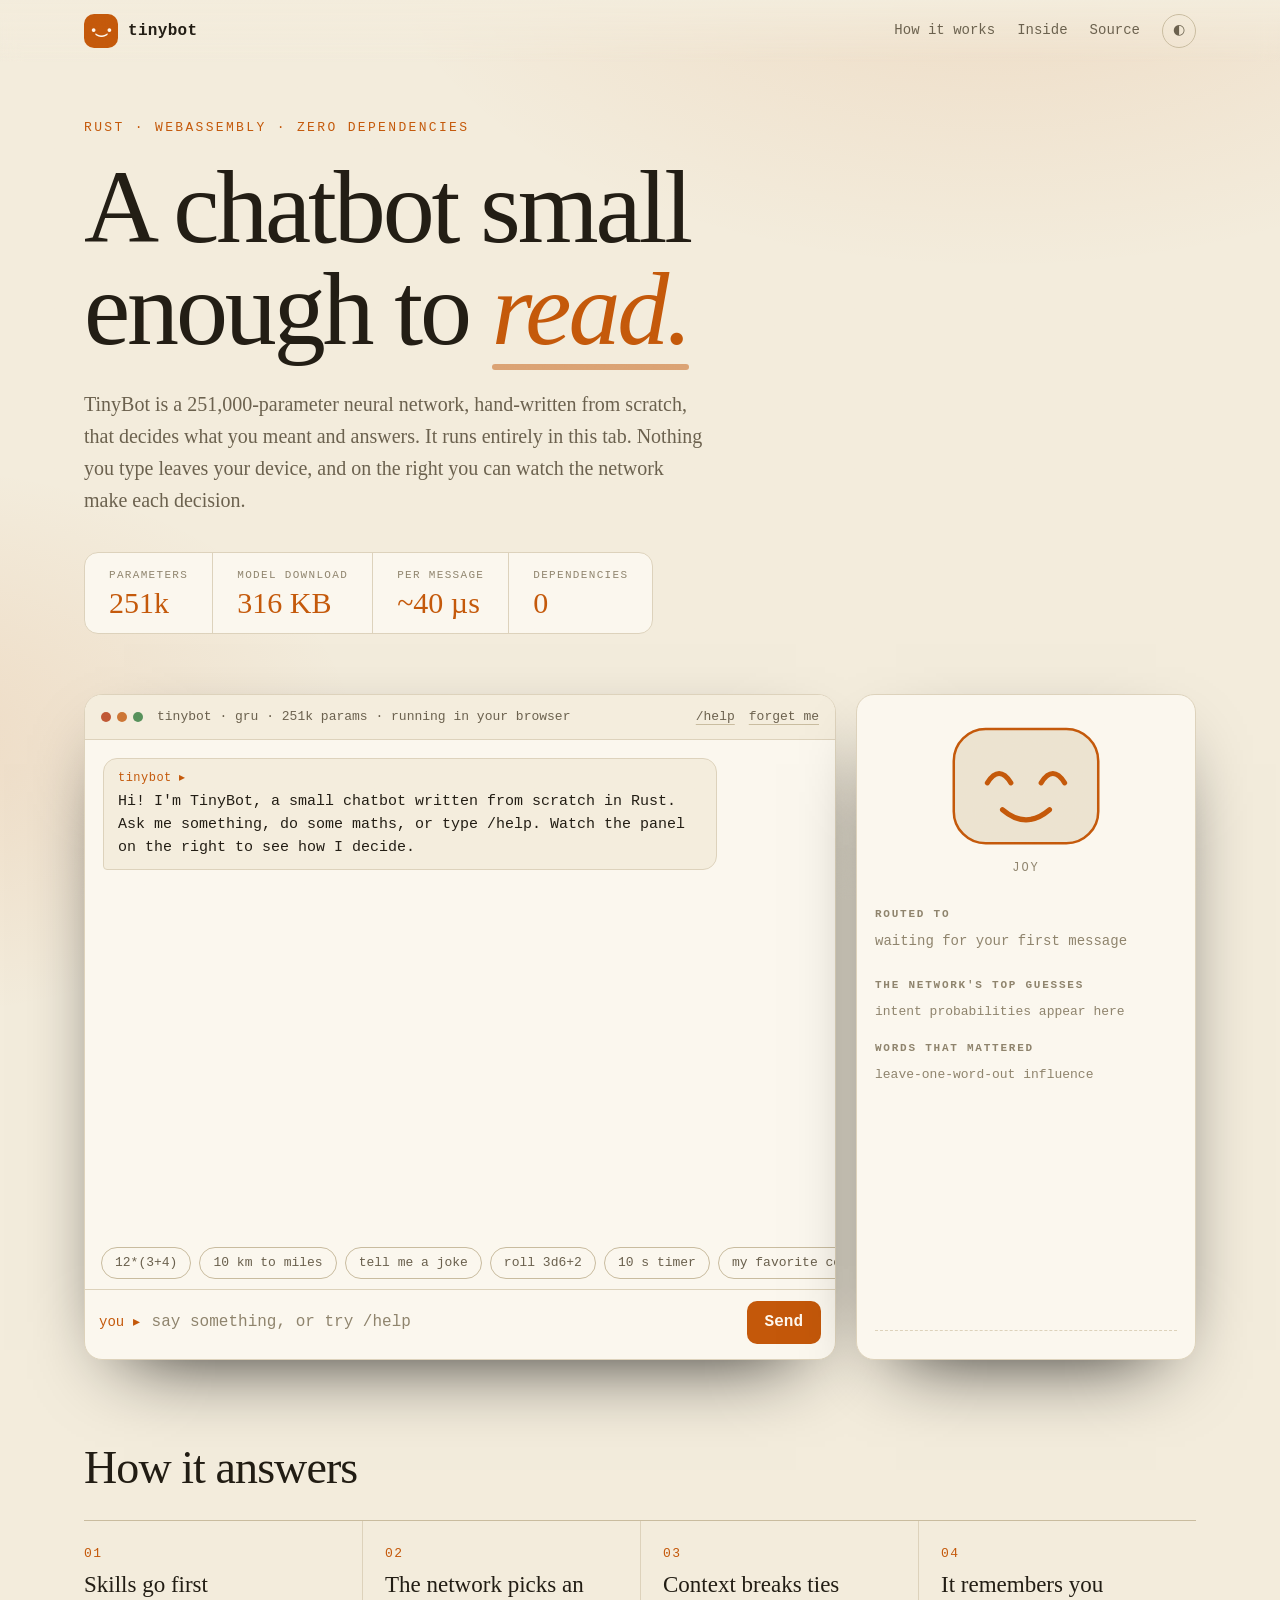
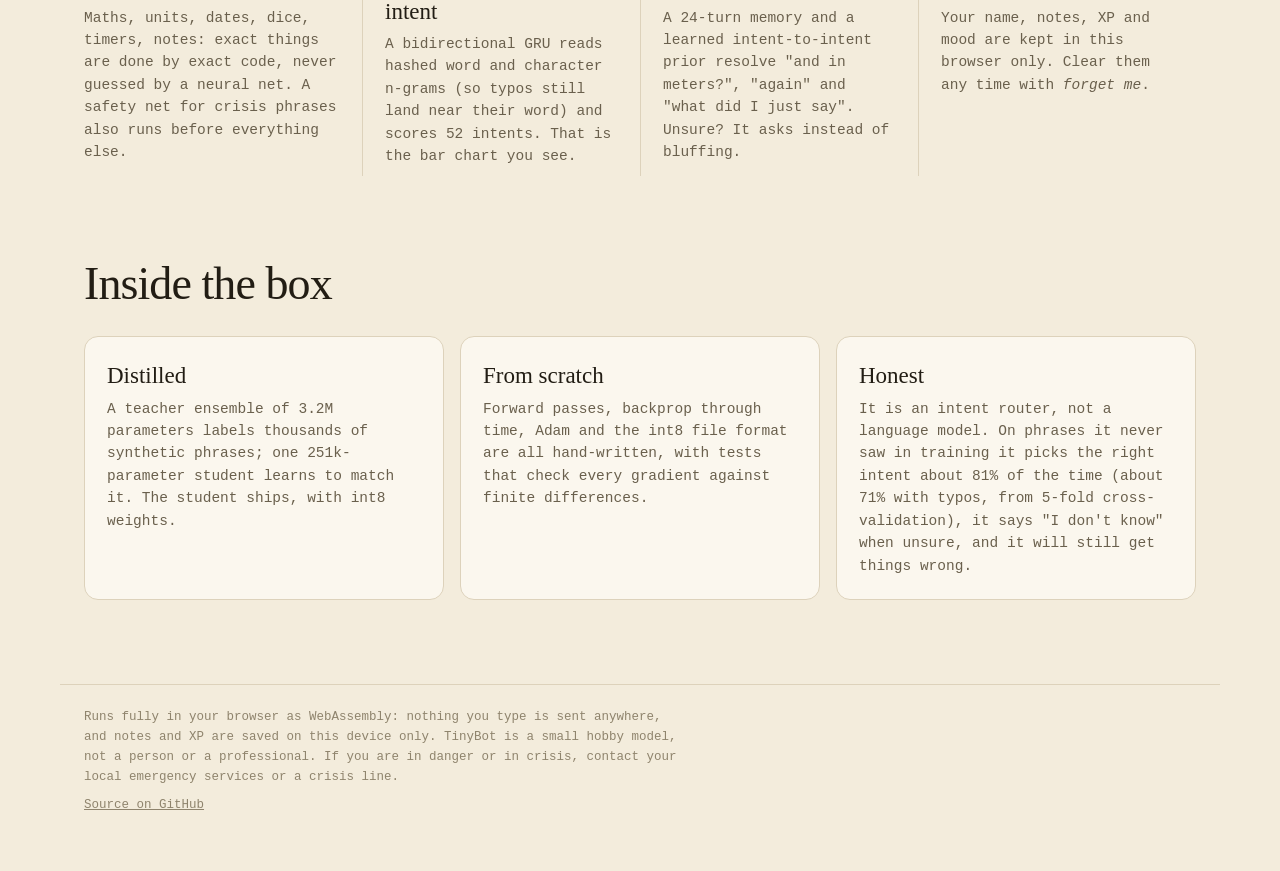
==== web/index.html @ 702ee2ff "Fixed some bugs and planning to deploy on vercel" ====
<!doctype html>
<html lang="en">
<head>
  <meta charset="utf-8">
  <meta name="viewport" content="width=device-width, initial-scale=1">
  <title>TinyBot: a chatbot small enough to read</title>
  <meta name="description" content="A 251k-parameter neural chatbot written from scratch in Rust with zero dependencies. It runs entirely in your browser as WebAssembly, and you can watch it think.">
  <meta name="color-scheme" content="dark light">
  <meta property="og:title" content="TinyBot: a chatbot small enough to read">
  <meta property="og:description" content="A 251k-parameter neural chatbot in pure Rust, running in your browser as WebAssembly. Watch the network think.">
  <meta property="og:type" content="website">
  <meta name="twitter:card" content="summary">
  <link rel="icon" href="data:image/svg+xml,%3Csvg xmlns='http://www.w3.org/2000/svg' viewBox='0 0 32 32'%3E%3Crect width='32' height='32' rx='8' fill='%23ffb347'/%3E%3Ccircle cx='11' cy='14' r='2.6' fill='%230e0d0b'/%3E%3Ccircle cx='21' cy='14' r='2.6' fill='%230e0d0b'/%3E%3Cpath d='M10 21q6 4 12 0' stroke='%230e0d0b' stroke-width='2.4' fill='none' stroke-linecap='round'/%3E%3C/svg%3E">
  <link rel="stylesheet" href="style.css">
</head>
<body>
  <a class="skip" href="#chat">Skip to the chat</a>

  <header class="top">
    <a class="mark" href="#top" aria-label="TinyBot home"><span class="mark-face" aria-hidden="true">•‿•</span><span>tinybot</span></a>
    <nav aria-label="Page">
      <a href="#how">How it works</a>
      <a href="#inside">Inside</a>
      <a href="https://github.com/Trushi28/tinybot" rel="noopener">Source</a>
      <button type="button" id="theme" class="icon" aria-label="Switch colour theme" title="Switch colour theme"><span aria-hidden="true">◐</span></button>
    </nav>
  </header>

  <section class="hero" id="top">
    <p class="eyebrow reveal">Rust · WebAssembly · zero dependencies</p>
    <h1 class="reveal">A chatbot small enough to <em>read.</em></h1>
    <p class="lede reveal">
      TinyBot is a 251,000-parameter neural network, hand-written from scratch, that decides what you meant and answers.
      It runs entirely in this tab. Nothing you type leaves your device, and on the right you can watch the network make each decision.
    </p>
    <dl class="stats reveal">
      <div><dt>parameters</dt><dd>251k</dd></div>
      <div><dt>model download</dt><dd>316 KB</dd></div>
      <div><dt>per message</dt><dd>~40 µs</dd></div>
      <div><dt>dependencies</dt><dd>0</dd></div>
    </dl>
  </section>

  <section class="stage reveal" id="chat" aria-label="Chat with TinyBot">
    <div class="console">
      <div class="console-bar">
        <span class="dots" aria-hidden="true"><i></i><i></i><i></i></span>
        <span class="console-title" id="status">warming up…</span>
        <span class="console-actions">
          <button type="button" id="help" class="link">/help</button>
          <button type="button" id="reset" class="link" title="Forget your notes, XP and progress on this device">forget me</button>
        </span>
      </div>
      <div id="log" class="log" tabindex="0" aria-label="Conversation"></div>
      <div id="announce" class="sr" aria-live="polite"></div>
      <div class="chips" id="chips" hidden>
        <button type="button" data-q="what is 12*(3+4)">12*(3+4)</button>
        <button type="button" data-q="10 km to miles">10 km to miles</button>
        <button type="button" data-q="tell me a joke">tell me a joke</button>
        <button type="button" data-q="roll 3d6+2">roll 3d6+2</button>
        <button type="button" data-q="set a timer for 10 seconds">10 s timer</button>
        <button type="button" data-q="my favorite color is teal">my favorite colour is teal</button>
        <button type="button" data-q="how many days until 2026-12-25">days until Christmas</button>
      </div>
      <form id="form" autocomplete="off">
        <label class="sr" for="input">Message</label>
        <span class="prompt" aria-hidden="true">you ▸</span>
        <input id="input" type="text" maxlength="400" placeholder="say something, or try /help" disabled enterkeyhint="send" spellcheck="false">
        <button type="submit" id="send" disabled>Send</button>
      </form>
    </div>

    <aside class="brain" aria-label="What the network is thinking">
      <div class="face-wrap">
        <svg id="face" class="face" viewBox="0 0 200 160" role="img" aria-label="TinyBot's face" data-emo="neutral">
          <rect class="head" x="14" y="12" width="172" height="136" rx="38"/>
          <g id="eyes"></g>
          <g id="mouth"></g>
        </svg>
        <p class="mood"><span id="mood">neutral</span></p>
      </div>

      <h2>Routed to</h2>
      <p class="route" id="route"><span class="idle">waiting for your first message</span></p>

      <h2>The network's top guesses</h2>
      <ol class="bars" id="bars"><li class="idle">intent probabilities appear here</li></ol>

      <h2>Words that mattered</h2>
      <p class="words" id="words"><span class="idle">leave-one-word-out influence</span></p>

      <p class="meter" id="meter" aria-live="off"></p>
    </aside>
  </section>

  <section class="how" id="how">
    <h2 class="sect">How it answers</h2>
    <ol class="steps">
      <li>
        <span class="n">01</span>
        <h3>Skills go first</h3>
        <p>Maths, units, dates, dice, timers, notes: exact things are done by exact code, never guessed by a neural net. A safety net for crisis phrases also runs before everything else.</p>
      </li>
      <li>
        <span class="n">02</span>
        <h3>The network picks an intent</h3>
        <p>A bidirectional GRU reads hashed word and character n-grams (so typos still land near their word) and scores 52 intents. That is the bar chart you see.</p>
      </li>
      <li>
        <span class="n">03</span>
        <h3>Context breaks ties</h3>
        <p>A 24-turn memory and a learned intent-to-intent prior resolve "and in meters?", "again" and "what did I just say". Unsure? It asks instead of bluffing.</p>
      </li>
      <li>
        <span class="n">04</span>
        <h3>It remembers you</h3>
        <p>Your name, notes, XP and mood are kept in this browser only. Clear them any time with <em>forget me</em>.</p>
      </li>
    </ol>
  </section>

  <section class="inside" id="inside">
    <h2 class="sect">Inside the box</h2>
    <div class="grid">
      <article>
        <h3>Distilled</h3>
        <p>A teacher ensemble of 3.2M parameters labels thousands of synthetic phrases; one 251k-parameter student learns to match it. The student ships, with int8 weights.</p>
      </article>
      <article>
        <h3>From scratch</h3>
        <p>Forward passes, backprop through time, Adam and the int8 file format are all hand-written, with tests that check every gradient against finite differences.</p>
      </article>
      <article>
        <h3>Honest</h3>
        <p>It is an intent router, not a language model. On phrases it never saw in training it picks the right intent about 81% of the time (about 71% with typos, from 5-fold cross-validation), it says "I don't know" when unsure, and it will still get things wrong.</p>
      </article>
    </div>
  </section>

  <footer class="foot">
    <p>Runs fully in your browser as WebAssembly: nothing you type is sent anywhere, and notes and XP are saved on this device only.
    TinyBot is a small hobby model, not a person or a professional. If you are in danger or in crisis, contact your local emergency services or a crisis line.</p>
    <p><a href="https://github.com/Trushi28/tinybot" rel="noopener">Source on GitHub</a></p>
  </footer>

  <noscript><p class="noscript">TinyBot needs JavaScript and WebAssembly.</p></noscript>
  <script type="module" src="app.js"></script>
</body>
</html>
---- web/style.css ----
/* TinyBot: a lab-instrument look. Warm black, amber phosphor, a serif for the headline, monospace for everything the machine says. */
:root {
  --bg: #0e0d0b; --bg2: #14120f; --panel: #181612; --panel2: #1e1b16; --line: #2c2820; --line2: #3a352b;
  --ink: #f1e8d6; --muted: #a39a88; --dim: #6f6859;
  --amber: #ffb347; --amber-ink: #1a1306; --hot: #ff6a2b; --ok: #8fd18f; --cool: #6ec9c4;
  --me: #2a2418; --glow: rgba(255, 179, 71, .16); --grain: .07;
  --serif: "Iowan Old Style", "Palatino Linotype", Palatino, "Book Antiqua", "URW Palladio L", Georgia, serif;
  --mono: ui-monospace, "SF Mono", "Cascadia Code", "JetBrains Mono", "Fira Code", Menlo, Consolas, "Liberation Mono", monospace;
  --radius: 14px;
}
:root[data-theme="light"] {
  --bg: #f3ecdc; --bg2: #ece3d0; --panel: #fbf7ee; --panel2: #f4eddd; --line: #ddd2bb; --line2: #c9bc9f;
  --ink: #221d14; --muted: #6a604d; --dim: #8f846d;
  --amber: #c4580a; --amber-ink: #fff8ee; --hot: #b3320a; --ok: #2f7a3a; --cool: #1b7c78;
  --me: #efe2c6; --glow: rgba(196, 88, 10, .12); --grain: .05;
}
@media (prefers-color-scheme: light) {
  :root:not([data-theme="dark"]) {
    --bg: #f3ecdc; --bg2: #ece3d0; --panel: #fbf7ee; --panel2: #f4eddd; --line: #ddd2bb; --line2: #c9bc9f;
    --ink: #221d14; --muted: #6a604d; --dim: #8f846d;
    --amber: #c4580a; --amber-ink: #fff8ee; --hot: #b3320a; --ok: #2f7a3a; --cool: #1b7c78;
    --me: #efe2c6; --glow: rgba(196, 88, 10, .12); --grain: .05;
  }
}

* { box-sizing: border-box; }
html { scroll-behavior: smooth; scroll-padding-top: 72px; }
body {
  margin: 0; color: var(--ink); font: 16px/1.55 var(--mono); background: var(--bg); min-height: 100vh;
  background-image: radial-gradient(900px 500px at 78% -80px, var(--glow), transparent 70%), radial-gradient(700px 400px at -10% 30%, var(--glow), transparent 70%);
  background-repeat: no-repeat; -webkit-font-smoothing: antialiased;
}
/* film grain */
body::before {
  content: ""; position: fixed; inset: 0; pointer-events: none; z-index: 50; opacity: var(--grain); mix-blend-mode: overlay;
  background-image: url("data:image/svg+xml,%3Csvg xmlns='http://www.w3.org/2000/svg' width='160' height='160'%3E%3Cfilter id='n'%3E%3CfeTurbulence type='fractalNoise' baseFrequency='.9' numOctaves='2' stitchTiles='stitch'/%3E%3C/filter%3E%3Crect width='100%25' height='100%25' filter='url(%23n)'/%3E%3C/svg%3E");
}
a { color: inherit; }
button { font: inherit; color: inherit; cursor: pointer; }
:focus-visible { outline: 2px solid var(--amber); outline-offset: 3px; border-radius: 6px; }
.sr { position: absolute; width: 1px; height: 1px; overflow: hidden; clip: rect(0 0 0 0); white-space: nowrap; }
.skip { position: absolute; left: 12px; top: -48px; background: var(--amber); color: var(--amber-ink); padding: 8px 12px; border-radius: 8px; z-index: 100; }
.skip:focus { top: 12px; }
.idle { color: var(--dim); }

/* ---------- top bar ---------- */
.top { position: sticky; top: 0; z-index: 40; display: flex; align-items: center; justify-content: space-between; gap: 16px;
  padding: 14px max(24px, calc((100vw - 1160px) / 2 + 24px)); backdrop-filter: blur(10px); background: linear-gradient(var(--bg), transparent); }
.mark { display: inline-flex; align-items: center; gap: 10px; text-decoration: none; font-weight: 700; letter-spacing: .02em; }
.mark-face { display: grid; place-items: center; width: 34px; height: 34px; border-radius: 10px; background: var(--amber); color: var(--amber-ink); font-size: 13px; letter-spacing: -1px; }
.top nav { display: flex; align-items: center; gap: 22px; font-size: 14px; color: var(--muted); }
.top nav a { text-decoration: none; }
.top nav a:hover { color: var(--ink); }
.icon { background: none; border: 1px solid var(--line2); border-radius: 999px; width: 34px; height: 34px; color: var(--muted); }
.icon:hover { color: var(--ink); border-color: var(--muted); }

/* ---------- hero ---------- */
.hero { max-width: 1160px; margin: 0 auto; padding: 56px 24px 36px; }
.eyebrow { margin: 0 0 18px; color: var(--amber); font-size: 13px; letter-spacing: .18em; text-transform: uppercase; }
h1 { margin: 0; max-width: 15ch; font: 400 clamp(44px, 8.2vw, 104px)/.98 var(--serif); letter-spacing: -.03em; }
h1 em { font-style: italic; color: var(--amber); position: relative; white-space: nowrap; }
h1 em::after { content: ""; position: absolute; left: 0; right: 0; bottom: -.04em; height: .06em; background: currentColor; opacity: .5; border-radius: 4px; }
.lede { max-width: 62ch; margin: 28px 0 0; color: var(--muted); font: 400 clamp(17px, 2vw, 20px)/1.6 var(--serif); }
.stats { display: grid; grid-template-columns: repeat(4, auto); justify-content: start; gap: 0; margin: 36px 0 0; border: 1px solid var(--line); border-radius: var(--radius); background: var(--panel); overflow: hidden; width: fit-content; max-width: 100%; }
.stats div { padding: 14px 24px; border-right: 1px solid var(--line); }
.stats div:last-child { border-right: 0; }
.stats dt { color: var(--dim); font-size: 11px; letter-spacing: .12em; text-transform: uppercase; }
.stats dd { margin: 2px 0 0; font: 400 30px/1.1 var(--serif); color: var(--amber); }

/* ---------- stage: console + brain ---------- */
.stage { max-width: 1160px; margin: 24px auto 0; padding: 0 24px; display: grid; grid-template-columns: minmax(0, 1fr) 340px; gap: 20px; align-items: stretch; }
.console, .brain { background: var(--panel); border: 1px solid var(--line); border-radius: 18px; box-shadow: 0 30px 80px -40px #000, 0 0 0 1px rgba(255,255,255,.02) inset; }
.console { display: flex; flex-direction: column; height: clamp(520px, 74vh, 680px); overflow: hidden; }
.console-bar { display: flex; align-items: center; gap: 14px; padding: 12px 16px; border-bottom: 1px solid var(--line); background: var(--panel2); font-size: 13px; color: var(--muted); }
.dots { display: inline-flex; gap: 6px; }
.dots i { width: 10px; height: 10px; border-radius: 50%; background: var(--line2); }
.dots i:nth-child(1) { background: var(--hot); opacity: .8; } .dots i:nth-child(2) { background: var(--amber); opacity: .8; } .dots i:nth-child(3) { background: var(--ok); opacity: .8; }
.console-title { flex: 1; min-width: 0; overflow: hidden; text-overflow: ellipsis; white-space: nowrap; }
.console-actions { display: flex; gap: 14px; }
.link { background: none; border: 0; padding: 0; color: var(--muted); text-decoration: underline; text-decoration-color: var(--line2); text-underline-offset: 4px; font-size: 13px; }
.link:hover { color: var(--amber); text-decoration-color: var(--amber); }
.log { flex: 1; min-height: 0; overflow-y: auto; padding: 18px 18px 8px; display: flex; flex-direction: column; gap: 10px; scrollbar-width: thin; scrollbar-color: var(--line2) transparent; }
.msg { max-width: 86%; padding: 10px 14px; border-radius: 14px; white-space: pre-wrap; overflow-wrap: anywhere; font-size: 15px; animation: pop .22s ease-out both; }
.msg.bot { align-self: flex-start; background: var(--panel2); border: 1px solid var(--line); border-bottom-left-radius: 4px; }
.msg.bot::before { content: "tinybot ▸ "; color: var(--amber); font-size: 12px; display: block; margin-bottom: 2px; letter-spacing: .04em; }
.msg.me { align-self: flex-end; background: var(--me); border: 1px solid var(--line2); border-bottom-right-radius: 4px; }
.msg.cmd { align-self: stretch; max-width: 100%; font-size: 13px; line-height: 1.55; background: transparent; border: 1px dashed var(--line2); color: var(--muted); }
.msg.err { border-color: var(--hot); }
.msg.caret::after { content: "▌"; color: var(--amber); animation: blink 1s steps(2) infinite; }
.toast { align-self: flex-start; font-size: 12.5px; color: var(--amber); border: 1px solid var(--line2); border-radius: 999px; padding: 3px 12px; animation: pop .25s ease-out both; }
.debug { align-self: flex-start; color: var(--dim); font-size: 12px; }
.chips { display: flex; gap: 8px; overflow-x: auto; padding: 8px 16px 10px; scrollbar-width: none; }
.chips[hidden] { display: none; }
.chips button { flex: none; background: transparent; border: 1px solid var(--line2); color: var(--muted); border-radius: 999px; padding: 5px 13px; font-size: 13px; transition: .15s; }
.chips button:hover { color: var(--amber-ink); background: var(--amber); border-color: var(--amber); }
form { display: flex; align-items: center; gap: 10px; padding: 10px 14px 14px; border-top: 1px solid var(--line); }
.prompt { color: var(--amber); font-size: 14px; flex: none; }
input { flex: 1; min-width: 0; background: transparent; border: 0; color: var(--ink); font: inherit; font-size: 16px; padding: 10px 2px; caret-color: var(--amber); }
input:focus { outline: none; }
input::placeholder { color: var(--dim); }
form button { background: var(--amber); color: var(--amber-ink); border: 0; border-radius: 10px; padding: 9px 18px; font-weight: 700; }
form button:hover:not(:disabled) { filter: brightness(1.08); }
button:disabled, input:disabled { opacity: .5; cursor: not-allowed; }

/* ---------- brain ---------- */
.brain { padding: 18px 18px 16px; display: flex; flex-direction: column; gap: 6px; min-width: 0; }
.face-wrap { display: flex; flex-direction: column; align-items: center; padding: 6px 0 10px; }
.face { width: 168px; height: auto; overflow: visible; }
.face .head { fill: var(--bg2); stroke: var(--amber); stroke-width: 3; }
.face .st { fill: none; stroke: var(--amber); stroke-width: 6; stroke-linecap: round; stroke-linejoin: round; }
.face .fl { fill: var(--amber); stroke: none; }
.face .eye { transform-box: fill-box; transform-origin: center; animation: eyeblink 5.5s infinite; }
.face .eye.r { animation-delay: .04s; }
.face[data-emo="sleepy"] .eye, .face[data-emo="asleep"] .eye { animation: none; }
.face.talking #mouth { animation: talk .22s ease-in-out infinite alternate; transform-box: fill-box; transform-origin: center; }
.face #eyes, .face #mouth { animation-fill-mode: both; }
.face.swap #eyes, .face.swap #mouth { animation: swap .25s ease-out; }
.mood { margin: 6px 0 0; font-size: 12px; letter-spacing: .16em; text-transform: uppercase; color: var(--dim); }
.brain h2 { margin: 12px 0 2px; font-size: 11px; letter-spacing: .16em; text-transform: uppercase; color: var(--dim); font-weight: 600; }
.route { margin: 0; font-size: 14px; min-height: 28px; }
.pill { display: inline-block; padding: 3px 11px; border-radius: 999px; background: var(--amber); color: var(--amber-ink); font-weight: 700; font-size: 13px; }
.pill.skill { background: var(--cool); color: #04201e; }
.pill.warn { background: var(--hot); color: #fff; }
.route small { color: var(--muted); margin-left: 8px; }
.bars { list-style: none; margin: 0; padding: 0; display: grid; gap: 7px; font-size: 13px; }
.bars li { display: grid; grid-template-columns: 1fr auto; gap: 2px 8px; align-items: end; }
.bars .bar { grid-column: 1 / -1; height: 6px; border-radius: 4px; background: var(--line); overflow: hidden; }
.bars .bar b { display: block; height: 100%; width: 100%; transform: scaleX(0); transform-origin: left; background: linear-gradient(90deg, var(--hot), var(--amber)); border-radius: 4px; transition: transform .6s cubic-bezier(.2, .8, .2, 1); }
.bars li:not(:first-child) .bar b { background: var(--line2); }
.bars .nm { overflow: hidden; text-overflow: ellipsis; white-space: nowrap; }
.bars .pc { color: var(--muted); font-variant-numeric: tabular-nums; }
.words { margin: 0; display: flex; flex-wrap: wrap; gap: 6px; font-size: 13px; min-height: 26px; }
.w { padding: 2px 9px; border-radius: 6px; border: 1px solid var(--line2); background: rgba(255, 179, 71, calc(var(--k, 0) * .5)); }
.w.neg { background: rgba(110, 201, 196, calc(var(--k, 0) * .45)); text-decoration: line-through; text-decoration-color: var(--dim); }
.w i { font-style: normal; color: var(--dim); font-size: 11px; margin-left: 5px; }
.meter { margin: auto 0 0; padding-top: 12px; font-size: 12px; color: var(--dim); border-top: 1px dashed var(--line); }
.meter b { color: var(--amber); font-weight: 600; }

/* ---------- sections ---------- */
.how, .inside { max-width: 1160px; margin: 0 auto; padding: 84px 24px 0; }
.sect { margin: 0 0 28px; font: 400 clamp(30px, 4vw, 46px)/1.05 var(--serif); letter-spacing: -.02em; }
.steps { list-style: none; margin: 0; padding: 0; display: grid; grid-template-columns: repeat(4, 1fr); gap: 0; border-top: 1px solid var(--line2); }
.steps li { padding: 20px 22px 8px 0; position: relative; }
.steps li + li { padding-left: 22px; border-left: 1px solid var(--line); }
.steps .n { color: var(--amber); font-size: 13px; letter-spacing: .12em; }
.steps h3, .grid h3 { margin: 6px 0 8px; font: 400 23px/1.15 var(--serif); }
.steps p, .grid p { margin: 0; color: var(--muted); font-size: 14.5px; }
.grid { display: grid; grid-template-columns: repeat(3, 1fr); gap: 16px; }
.grid article { background: var(--panel); border: 1px solid var(--line); border-radius: var(--radius); padding: 20px 22px 22px; transition: transform .2s, border-color .2s; }
.grid article:hover { transform: translateY(-3px); border-color: var(--amber); }
.foot { max-width: 1160px; margin: 84px auto 0; padding: 22px 24px 48px; border-top: 1px solid var(--line); color: var(--dim); font-size: 12.5px; line-height: 1.6; }
.foot p { margin: 0 0 8px; max-width: 80ch; }
.foot a:hover { color: var(--amber); }
.noscript { text-align: center; padding: 24px; }

/* ---------- motion ---------- */
.reveal { animation: rise .7s cubic-bezier(.2, .8, .2, 1) both; }
.hero .reveal:nth-child(2) { animation-delay: .06s; } .hero .reveal:nth-child(3) { animation-delay: .14s; } .hero .reveal:nth-child(4) { animation-delay: .22s; }
.stage.reveal { animation-delay: .3s; }
@keyframes rise { from { opacity: 0; transform: translateY(18px); } }
@keyframes pop { from { opacity: 0; transform: translateY(6px) scale(.98); } }
@keyframes blink { 50% { opacity: 0; } }
@keyframes eyeblink { 0%, 93%, 100% { transform: scaleY(1); } 96% { transform: scaleY(.1); } }
@keyframes talk { from { transform: scaleY(.55); } to { transform: scaleY(1.15); } }
@keyframes swap { from { opacity: 0; transform: scale(.9); } }
@media (prefers-reduced-motion: reduce) {
  *, *::before, *::after { animation: none !important; transition: none !important; scroll-behavior: auto !important; }
  .bars .bar b { transition: none; }
}

/* ---------- small screens ---------- */
@media (max-width: 960px) {
  .stage { grid-template-columns: 1fr; }
  .brain { order: 2; }
  .face { width: 120px; }
  .steps { grid-template-columns: 1fr 1fr; }
  .steps li:nth-child(3) { padding-left: 0; border-left: 0; }
  .grid { grid-template-columns: 1fr; }
}
@media (max-width: 560px) {
  .top { padding: 12px 16px; } .top nav a { display: none; }
  .hero { padding: 36px 16px 24px; } .stage, .how, .inside, .foot { padding-left: 16px; padding-right: 16px; }
  .stats { grid-template-columns: 1fr 1fr; width: 100%; } .stats div { padding: 12px 16px; border-bottom: 1px solid var(--line); }
  .stats div:nth-child(2n) { border-right: 0; } .stats div:nth-last-child(-n+2) { border-bottom: 0; } .stats dd { font-size: 26px; }
  .console { height: min(78vh, 600px); } .msg { max-width: 94%; }
  .steps { grid-template-columns: 1fr; } .steps li + li { padding-left: 0; border-left: 0; border-top: 1px solid var(--line); }
  #reset { display: none; }
}
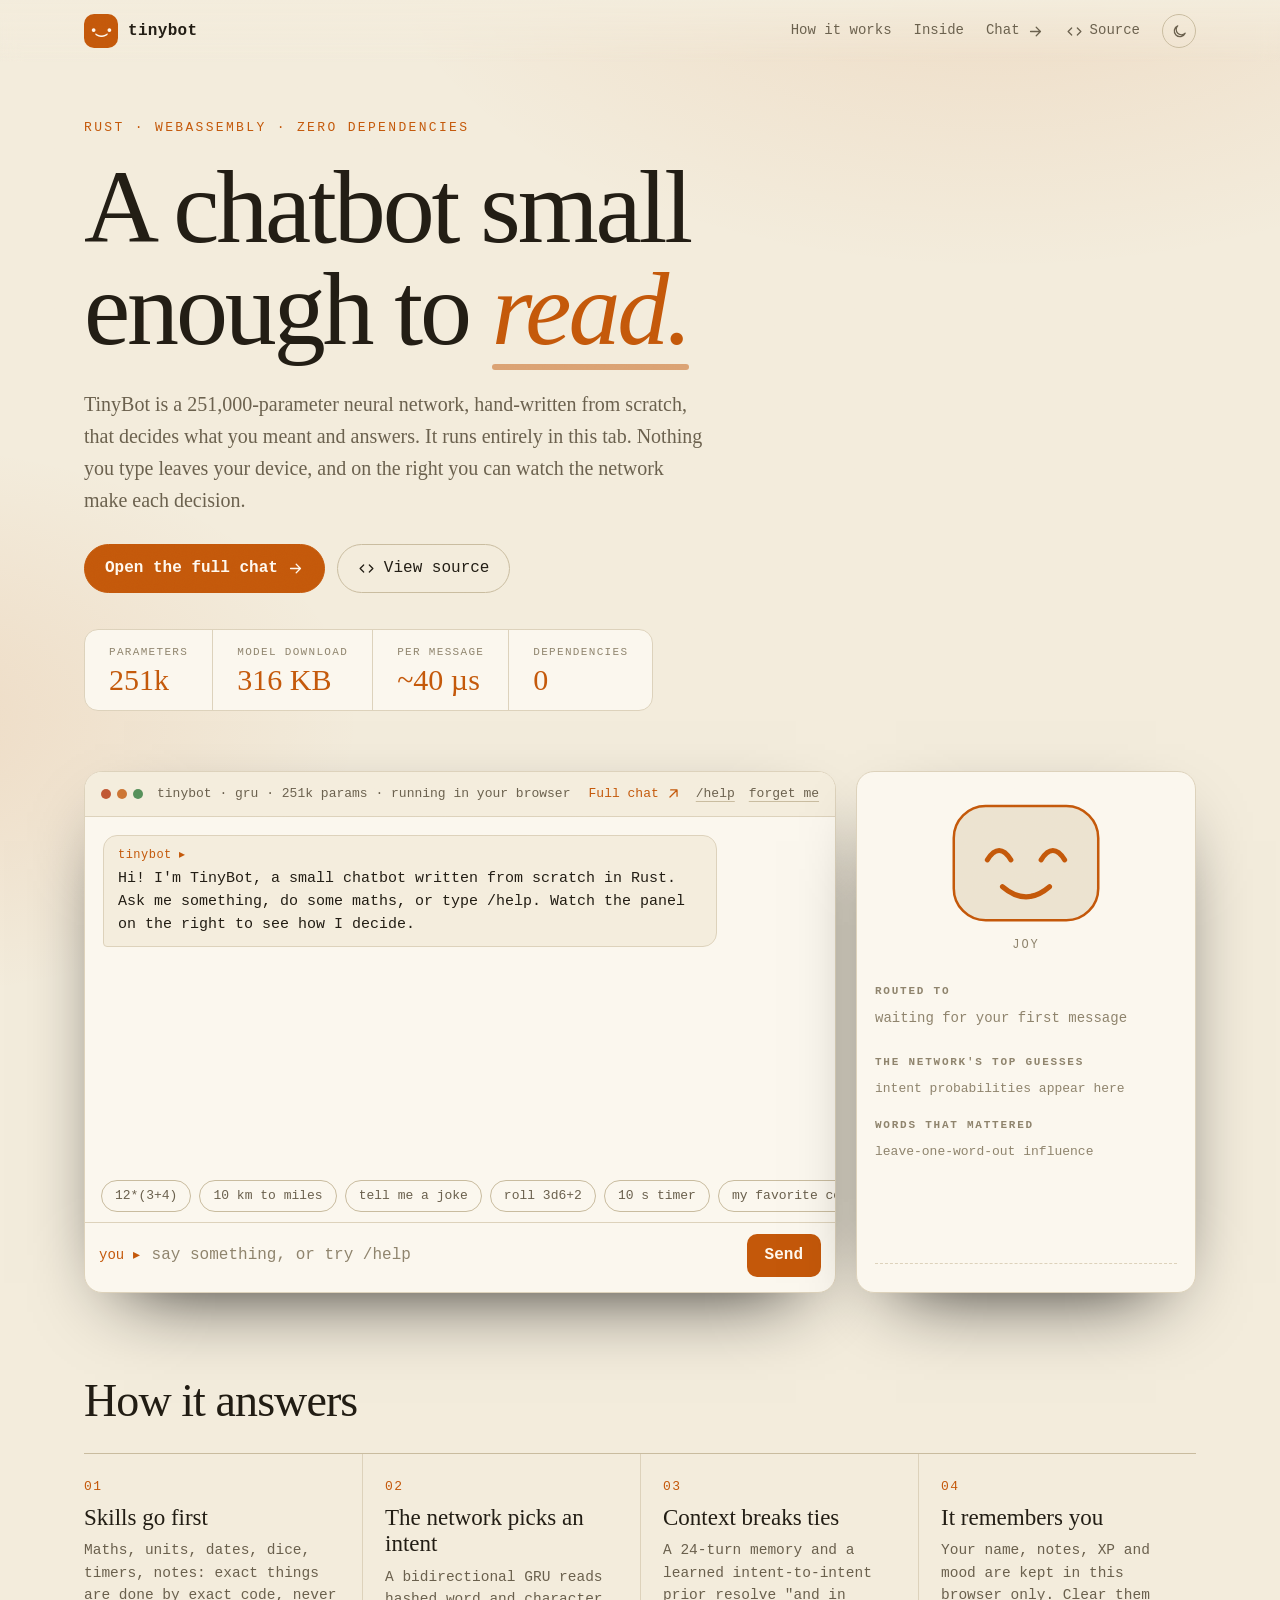
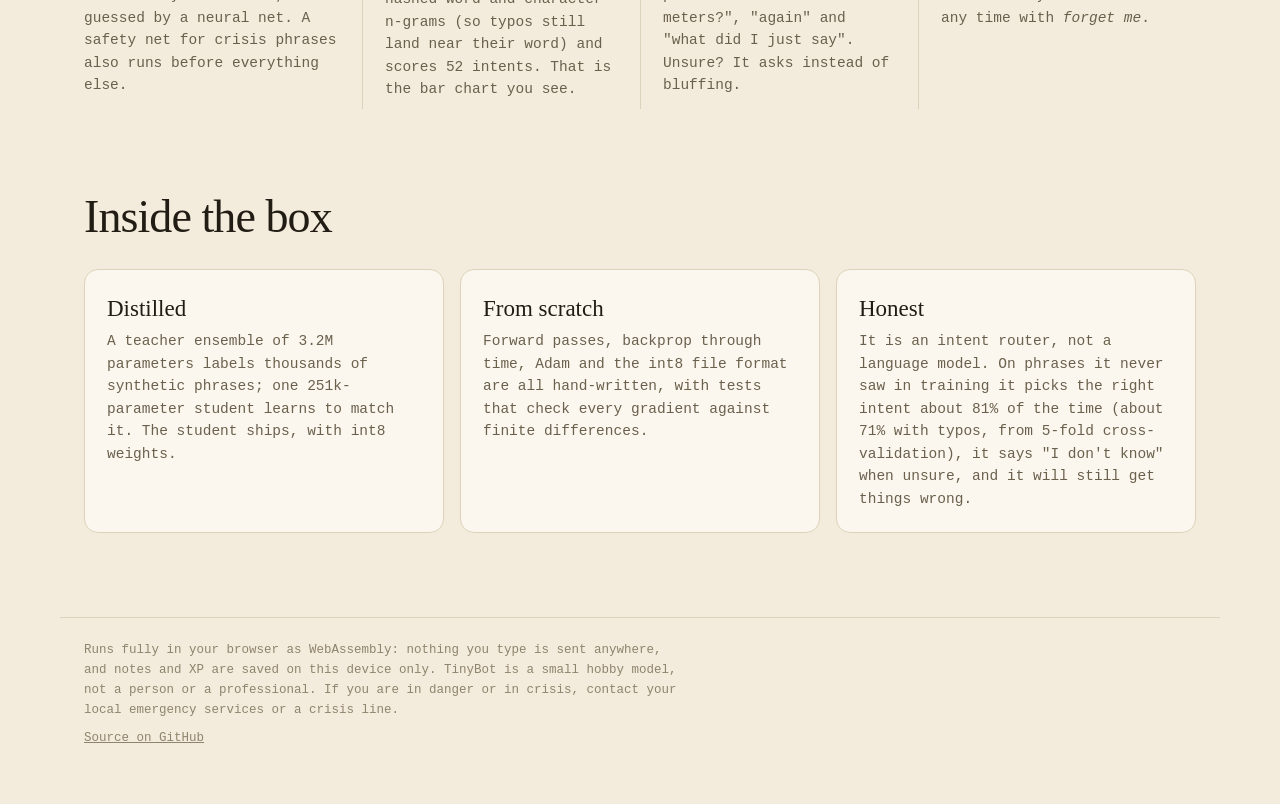
==== commit d35eb093: "Improved UI" ====
--- a/web/index.html
+++ b/web/index.html
@@ -9,7 +9,12 @@
   <meta property="og:title" content="TinyBot: a chatbot small enough to read">
   <meta property="og:description" content="A 251k-parameter neural chatbot in pure Rust, running in your browser as WebAssembly. Watch the network think.">
   <meta property="og:type" content="website">
-  <meta name="twitter:card" content="summary">
+  <meta property="og:url" content="https://tinybot-self.vercel.app/">
+  <meta property="og:image" content="https://tinybot-self.vercel.app/og.png">
+  <meta property="og:image:width" content="1200">
+  <meta property="og:image:height" content="630">
+  <meta name="twitter:card" content="summary_large_image">
+  <meta name="twitter:image" content="https://tinybot-self.vercel.app/og.png">
   <link rel="icon" href="data:image/svg+xml,%3Csvg xmlns='http://www.w3.org/2000/svg' viewBox='0 0 32 32'%3E%3Crect width='32' height='32' rx='8' fill='%23ffb347'/%3E%3Ccircle cx='11' cy='14' r='2.6' fill='%230e0d0b'/%3E%3Ccircle cx='21' cy='14' r='2.6' fill='%230e0d0b'/%3E%3Cpath d='M10 21q6 4 12 0' stroke='%230e0d0b' stroke-width='2.4' fill='none' stroke-linecap='round'/%3E%3C/svg%3E">
   <link rel="stylesheet" href="style.css">
 </head>
@@ -21,8 +26,12 @@
     <nav aria-label="Page">
       <a href="#how">How it works</a>
       <a href="#inside">Inside</a>
-      <a href="https://github.com/Trushi28/tinybot" rel="noopener">Source</a>
-      <button type="button" id="theme" class="icon" aria-label="Switch colour theme" title="Switch colour theme"><span aria-hidden="true">◐</span></button>
+      <a href="chat.html">Chat <svg class="ic" viewBox="0 0 24 24" aria-hidden="true"><path d="M5 12h14M13 6l6 6-6 6"/></svg></a>
+      <a href="https://github.com/Trushi28/tinybot" rel="noopener"><svg class="ic" viewBox="0 0 24 24" aria-hidden="true"><path d="M8 7l-5 5 5 5M16 7l5 5-5 5"/></svg>Source</a>
+      <button type="button" id="theme" class="icon" aria-label="Switch colour theme" title="Switch colour theme">
+        <svg class="ic sun" viewBox="0 0 24 24" aria-hidden="true"><circle cx="12" cy="12" r="4"/><path d="M12 2v2M12 20v2M4.9 4.9l1.4 1.4M17.7 17.7l1.4 1.4M2 12h2M20 12h2M4.9 19.1l1.4-1.4M17.7 6.3l1.4-1.4"/></svg>
+        <svg class="ic moon" viewBox="0 0 24 24" aria-hidden="true"><path d="M20 14.5A8 8 0 1 1 9.5 4a6.5 6.5 0 0 0 10.5 10.5z"/></svg>
+      </button>
     </nav>
   </header>
 
@@ -33,6 +42,10 @@
       TinyBot is a 251,000-parameter neural network, hand-written from scratch, that decides what you meant and answers.
       It runs entirely in this tab. Nothing you type leaves your device, and on the right you can watch the network make each decision.
     </p>
+    <div class="hero-cta reveal">
+      <a class="cta" href="chat.html">Open the full chat <svg class="ic" viewBox="0 0 24 24" aria-hidden="true"><path d="M5 12h14M13 6l6 6-6 6"/></svg></a>
+      <a class="cta ghost" href="https://github.com/Trushi28/tinybot" rel="noopener"><svg class="ic" viewBox="0 0 24 24" aria-hidden="true"><path d="M8 7l-5 5 5 5M16 7l5 5-5 5"/></svg>View source</a>
+    </div>
     <dl class="stats reveal">
       <div><dt>parameters</dt><dd>251k</dd></div>
       <div><dt>model download</dt><dd>316 KB</dd></div>
@@ -47,6 +60,7 @@
         <span class="dots" aria-hidden="true"><i></i><i></i><i></i></span>
         <span class="console-title" id="status">warming up…</span>
         <span class="console-actions">
+          <a class="open-chat" href="chat.html">Full chat <svg class="ic" viewBox="0 0 24 24" aria-hidden="true"><path d="M7 17L17 7M8 7h9v9"/></svg></a>
           <button type="button" id="help" class="link">/help</button>
           <button type="button" id="reset" class="link" title="Forget your notes, XP and progress on this device">forget me</button>
         </span>
--- a/web/style.css
+++ b/web/style.css
@@ -186,3 +186,50 @@
   .steps { grid-template-columns: 1fr; } .steps li + li { padding-left: 0; border-left: 0; border-top: 1px solid var(--line); }
   #reset { display: none; }
 }
+
+/* ================= icons, chat page, timer window ================= */
+.ic { width: 17px; height: 17px; flex: none; fill: none; stroke: currentColor; stroke-width: 1.8; stroke-linecap: round; stroke-linejoin: round; }
+.top nav a { display: inline-flex; align-items: center; gap: 7px; }
+.icon { display: grid; place-items: center; padding: 0; }
+.icon .moon { display: none; }
+:root[data-theme="light"] .icon .sun { display: none; }
+:root[data-theme="light"] .icon .moon { display: block; }
+@media (prefers-color-scheme: light) {
+  :root:not([data-theme="dark"]) .icon .sun { display: none; }
+  :root:not([data-theme="dark"]) .icon .moon { display: block; }
+}
+form button { display: inline-grid; place-items: center; min-width: 46px; }
+form button .ic { width: 20px; height: 20px; stroke-width: 2.2; }
+
+/* landing: the console is a short preview, the dedicated page is the real thing */
+.console { height: clamp(430px, 58vh, 540px); }
+.hero-cta { display: flex; flex-wrap: wrap; gap: 12px; margin-top: 28px; }
+.cta { display: inline-flex; align-items: center; gap: 9px; padding: 11px 20px; border-radius: 999px; text-decoration: none; font-weight: 700; background: var(--amber); color: var(--amber-ink); border: 1px solid var(--amber); transition: filter .15s; }
+.cta:hover { filter: brightness(1.1); }
+.cta.ghost { background: transparent; color: var(--ink); border-color: var(--line2); font-weight: 400; }
+.cta.ghost:hover { border-color: var(--amber); color: var(--amber); filter: none; }
+.open-chat { display: inline-flex; align-items: center; gap: 6px; color: var(--amber); text-decoration: none; font-size: 13px; }
+.open-chat:hover { text-decoration: underline; text-underline-offset: 4px; }
+
+/* dedicated chat page */
+.chat .stage { margin: 0 auto; height: calc(100dvh - 76px); padding-bottom: 20px; max-width: 1240px; }
+.chat .console { height: 100%; }
+.chat .brain { overflow-y: auto; min-height: 0; }
+.chat .msg { font-size: 15.5px; }
+@media (max-width: 960px) { .chat .brain { display: none; } .chat .stage { height: calc(100dvh - 64px); } }
+
+/* timer window */
+.dock { position: fixed; right: 20px; top: 76px; z-index: 45; width: 232px; display: grid; gap: 12px; padding: 14px; background: var(--panel); border: 1px solid var(--line2); border-radius: var(--radius); box-shadow: 0 24px 60px -24px #000; animation: pop .22s ease-out both; }
+.dock[hidden] { display: none; }
+.trow { display: flex; align-items: center; gap: 12px; }
+.ring { width: 52px; height: 52px; flex: none; transform: rotate(-90deg); }
+.ring .track, .ring .arc { fill: none; stroke-width: 5; }
+.ring .track { stroke: var(--line2); }
+.ring .arc { stroke: var(--amber); stroke-linecap: round; transition: stroke-dashoffset .25s linear; }
+.tbody { min-width: 0; }
+.ttime { font: 400 28px/1 var(--serif); color: var(--amber); font-variant-numeric: tabular-nums; }
+.tlabel { margin-top: 4px; font-size: 12px; color: var(--muted); overflow: hidden; text-overflow: ellipsis; white-space: nowrap; }
+.trow.done .arc { stroke: var(--ok); }
+.trow.done .ttime { color: var(--ok); animation: blink 1s steps(2) 4; }
+@media (max-width: 1340px) { .dock { top: auto; bottom: 20px; } }
+@media (max-width: 560px) { .dock { top: 62px; bottom: auto; right: 12px; left: 12px; width: auto; } }
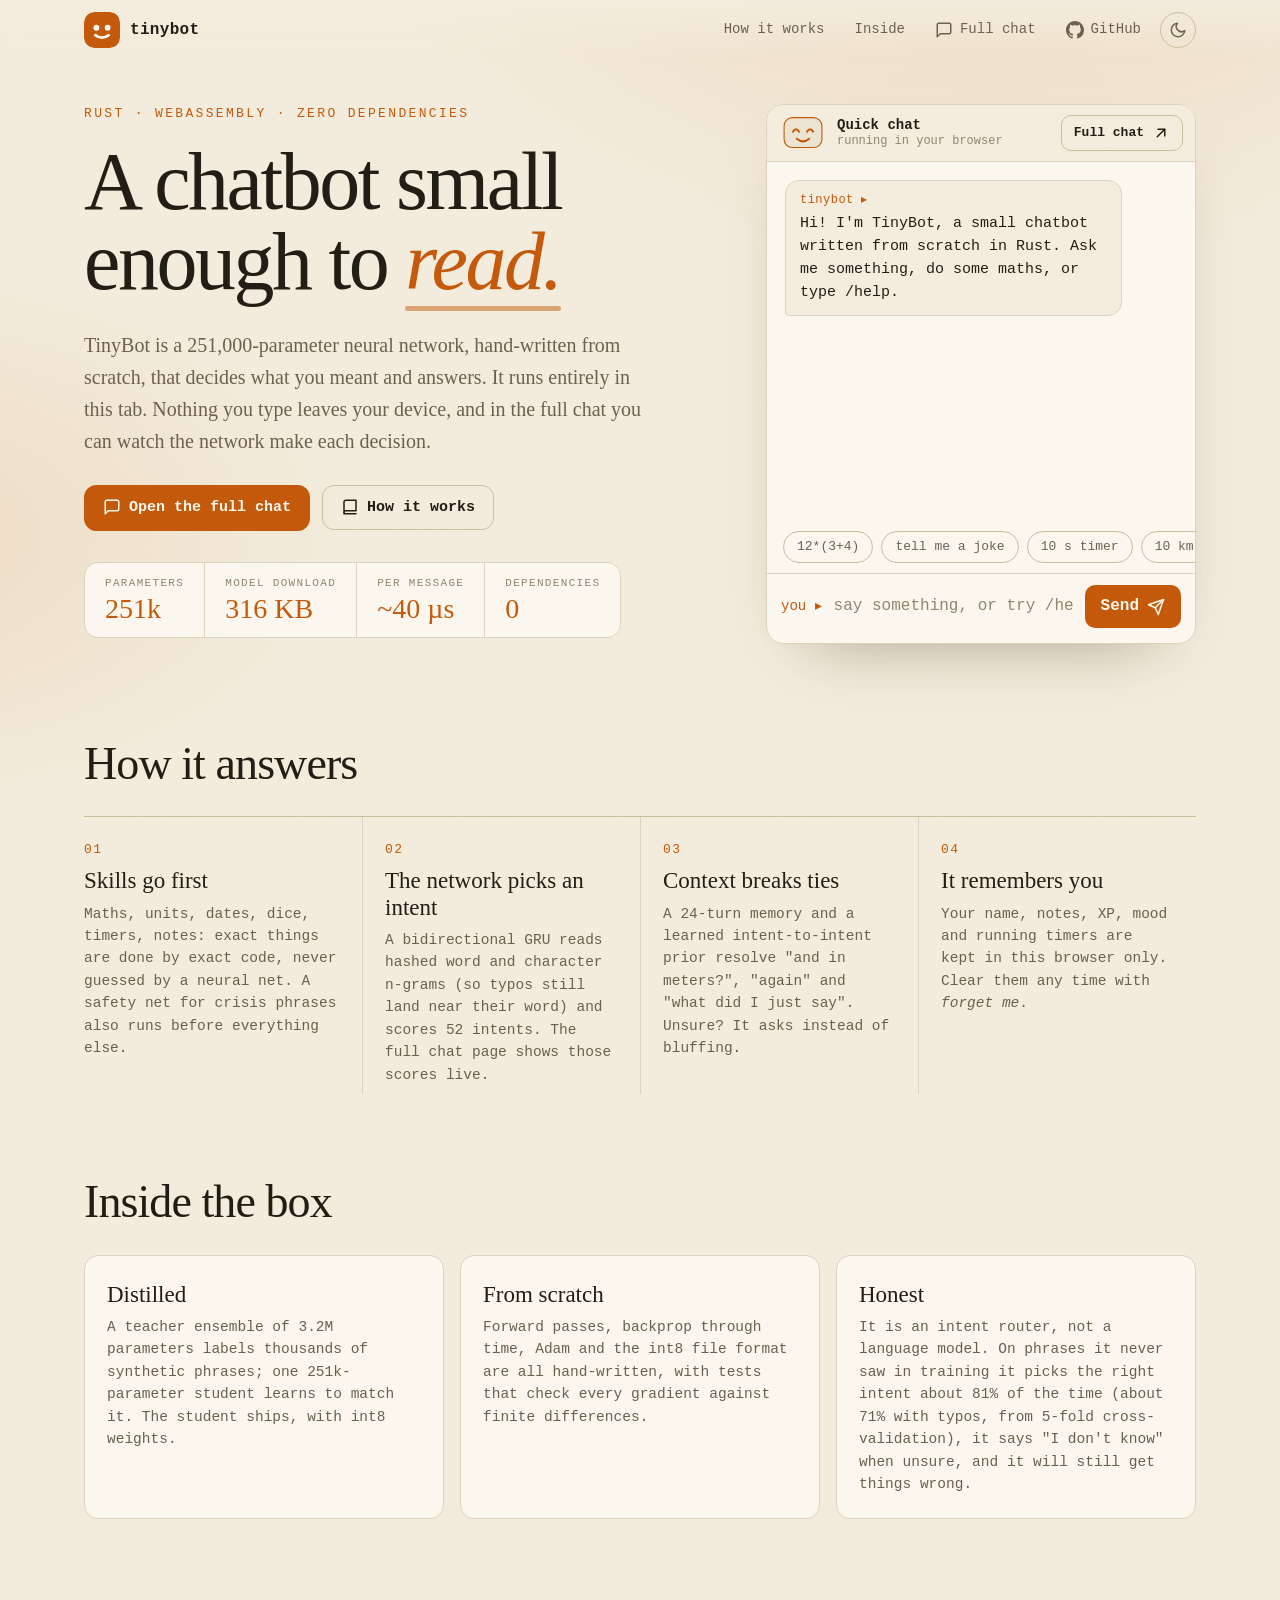
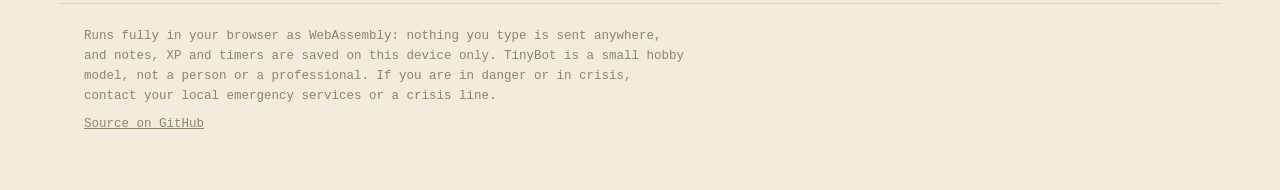
==== commit 12edc330: "Huge Update & Improvements both to TUI & GUI" ====
--- a/web/index.html
+++ b/web/index.html
@@ -7,7 +7,7 @@
   <meta name="description" content="A 251k-parameter neural chatbot written from scratch in Rust with zero dependencies. It runs entirely in your browser as WebAssembly, and you can watch it think.">
   <meta name="color-scheme" content="dark light">
   <meta property="og:title" content="TinyBot: a chatbot small enough to read">
-  <meta property="og:description" content="A 251k-parameter neural chatbot in pure Rust, running in your browser as WebAssembly. Watch the network think.">
+  <meta property="og:description" content="A 251k-parameter neural chatbot written from scratch in Rust with zero dependencies. It runs entirely in your browser as WebAssembly, and you can watch it think.">
   <meta property="og:type" content="website">
   <meta property="og:url" content="https://tinybot-self.vercel.app/">
   <meta property="og:image" content="https://tinybot-self.vercel.app/og.png">
@@ -19,92 +19,60 @@
   <link rel="stylesheet" href="style.css">
 </head>
 <body>
-  <a class="skip" href="#chat">Skip to the chat</a>
+  <a class="skip" href="#log">Skip to the chat</a>
 
   <header class="top">
-    <a class="mark" href="#top" aria-label="TinyBot home"><span class="mark-face" aria-hidden="true">•‿•</span><span>tinybot</span></a>
+    <a class="mark" href="#top" aria-label="TinyBot home"><svg viewBox="0 0 32 32" aria-hidden="true"><rect class="bg" width="32" height="32" rx="9"/><circle class="fg" cx="11" cy="14" r="2.6"/><circle class="fg" cx="21" cy="14" r="2.6"/><path class="fs" d="M10 20.5q6 4.5 12 0"/></svg><span>tinybot</span></a>
     <nav aria-label="Page">
-      <a href="#how">How it works</a>
-      <a href="#inside">Inside</a>
-      <a href="chat.html">Chat <svg class="ic" viewBox="0 0 24 24" aria-hidden="true"><path d="M5 12h14M13 6l6 6-6 6"/></svg></a>
-      <a href="https://github.com/Trushi28/tinybot" rel="noopener"><svg class="ic" viewBox="0 0 24 24" aria-hidden="true"><path d="M8 7l-5 5 5 5M16 7l5 5-5 5"/></svg>Source</a>
-      <button type="button" id="theme" class="icon" aria-label="Switch colour theme" title="Switch colour theme">
-        <svg class="ic sun" viewBox="0 0 24 24" aria-hidden="true"><circle cx="12" cy="12" r="4"/><path d="M12 2v2M12 20v2M4.9 4.9l1.4 1.4M17.7 17.7l1.4 1.4M2 12h2M20 12h2M4.9 19.1l1.4-1.4M17.7 6.3l1.4-1.4"/></svg>
-        <svg class="ic moon" viewBox="0 0 24 24" aria-hidden="true"><path d="M20 14.5A8 8 0 1 1 9.5 4a6.5 6.5 0 0 0 10.5 10.5z"/></svg>
-      </button>
+      <a href="#how"><span class="txt">How it works</span></a>
+      <a href="#inside"><span class="txt">Inside</span></a>
+      <a href="chat.html"><svg class="ico" viewBox="0 0 24 24" aria-hidden="true"><path d="M21 15a2 2 0 0 1-2 2H7l-4 4V5a2 2 0 0 1 2-2h14a2 2 0 0 1 2 2z"/></svg><span class="txt">Full chat</span></a>
+      <a href="https://github.com/Trushi28/tinybot" rel="noopener" aria-label="TinyBot on GitHub"><svg class="ico fill" viewBox="0 0 16 16" aria-hidden="true"><path d="M8 0C3.58 0 0 3.58 0 8c0 3.54 2.29 6.53 5.47 7.59.4.07.55-.17.55-.38 0-.19-.01-.82-.01-1.49-2.01.37-2.53-.49-2.69-.94-.09-.23-.48-.94-.82-1.13-.28-.15-.68-.52-.01-.53.63-.01 1.08.58 1.23.82.72 1.21 1.87.87 2.33.66.07-.52.28-.87.51-1.07-1.78-.2-3.64-.89-3.64-3.95 0-.87.31-1.59.82-2.15-.08-.2-.36-1.02.08-2.12 0 0 .67-.21 2.2.82.64-.18 1.32-.27 2-.27.68 0 1.36.09 2 .27 1.53-1.04 2.2-.82 2.2-.82.44 1.1.16 1.92.08 2.12.51.56.82 1.27.82 2.15 0 3.07-1.87 3.75-3.65 3.95.29.25.54.73.54 1.48 0 1.07-.01 1.93-.01 2.2 0 .21.15.46.55.38A8.013 8.013 0 0 0 16 8c0-4.42-3.58-8-8-8z"/></svg><span class="txt">GitHub</span></a>
+      <button type="button" id="theme" class="only-icon" aria-label="Switch colour theme" title="Switch colour theme"><span class="i-sun"><svg class="ico" viewBox="0 0 24 24" aria-hidden="true"><circle cx="12" cy="12" r="4"/><path d="M12 2v2M12 20v2M4.9 4.9l1.4 1.4M17.7 17.7l1.4 1.4M2 12h2M20 12h2M4.9 19.1l1.4-1.4M17.7 6.3l1.4-1.4"/></svg></span><span class="i-moon"><svg class="ico" viewBox="0 0 24 24" aria-hidden="true"><path d="M21 12.8A9 9 0 1 1 11.2 3a7 7 0 0 0 9.8 9.8z"/></svg></span></button>
     </nav>
   </header>
 
   <section class="hero" id="top">
-    <p class="eyebrow reveal">Rust · WebAssembly · zero dependencies</p>
-    <h1 class="reveal">A chatbot small enough to <em>read.</em></h1>
-    <p class="lede reveal">
-      TinyBot is a 251,000-parameter neural network, hand-written from scratch, that decides what you meant and answers.
-      It runs entirely in this tab. Nothing you type leaves your device, and on the right you can watch the network make each decision.
-    </p>
-    <div class="hero-cta reveal">
-      <a class="cta" href="chat.html">Open the full chat <svg class="ic" viewBox="0 0 24 24" aria-hidden="true"><path d="M5 12h14M13 6l6 6-6 6"/></svg></a>
-      <a class="cta ghost" href="https://github.com/Trushi28/tinybot" rel="noopener"><svg class="ic" viewBox="0 0 24 24" aria-hidden="true"><path d="M8 7l-5 5 5 5M16 7l5 5-5 5"/></svg>View source</a>
+    <div class="hero-copy">
+      <p class="eyebrow reveal">Rust · WebAssembly · zero dependencies</p>
+      <h1 class="reveal">A chatbot small enough to <em>read.</em></h1>
+      <p class="lede reveal">
+        TinyBot is a 251,000-parameter neural network, hand-written from scratch, that decides what you meant and answers.
+        It runs entirely in this tab. Nothing you type leaves your device, and in the full chat you can watch the network make each decision.
+      </p>
+      <div class="cta reveal">
+        <a class="btn primary" href="chat.html"><svg class="ico" viewBox="0 0 24 24" aria-hidden="true"><path d="M21 15a2 2 0 0 1-2 2H7l-4 4V5a2 2 0 0 1 2-2h14a2 2 0 0 1 2 2z"/></svg>Open the full chat</a>
+        <a class="btn" href="#how"><svg class="ico" viewBox="0 0 24 24" aria-hidden="true"><path d="M4 19.5A2.5 2.5 0 0 1 6.5 17H20V3H6.5A2.5 2.5 0 0 0 4 5.5z"/><path d="M4 19.5V21h16"/></svg>How it works</a>
+      </div>
+      <dl class="stats reveal">
+        <div><dt>parameters</dt><dd>251k</dd></div>
+        <div><dt>model download</dt><dd>316 KB</dd></div>
+        <div><dt>per message</dt><dd>~40 µs</dd></div>
+        <div><dt>dependencies</dt><dd>0</dd></div>
+      </dl>
     </div>
-    <dl class="stats reveal">
-      <div><dt>parameters</dt><dd>251k</dd></div>
-      <div><dt>model download</dt><dd>316 KB</dd></div>
-      <div><dt>per message</dt><dd>~40 µs</dd></div>
-      <div><dt>dependencies</dt><dd>0</dd></div>
-    </dl>
-  </section>
 
-  <section class="stage reveal" id="chat" aria-label="Chat with TinyBot">
-    <div class="console">
-      <div class="console-bar">
-        <span class="dots" aria-hidden="true"><i></i><i></i><i></i></span>
-        <span class="console-title" id="status">warming up…</span>
-        <span class="console-actions">
-          <a class="open-chat" href="chat.html">Full chat <svg class="ic" viewBox="0 0 24 24" aria-hidden="true"><path d="M7 17L17 7M8 7h9v9"/></svg></a>
-          <button type="button" id="help" class="link">/help</button>
-          <button type="button" id="reset" class="link" title="Forget your notes, XP and progress on this device">forget me</button>
-        </span>
+    <section class="quick reveal" aria-label="Quick chat with TinyBot">
+      <div class="q-bar">
+        <svg id="face" class="face mini" viewBox="0 0 200 160" role="img" aria-label="TinyBot's face" data-emo="neutral"><rect class="head" x="14" y="12" width="172" height="136" rx="38"/><g class="eyes"></g><g class="mouth"></g></svg>
+        <span class="q-title">Quick chat<small id="status">warming up…</small></span>
+        <a class="btn" href="chat.html" title="Open the dedicated chat page">Full chat <svg class="ico" viewBox="0 0 24 24" aria-hidden="true"><path d="M7 17 17 7"/><path d="M8 7h9v9"/></svg></a>
       </div>
       <div id="log" class="log" tabindex="0" aria-label="Conversation"></div>
       <div id="announce" class="sr" aria-live="polite"></div>
       <div class="chips" id="chips" hidden>
         <button type="button" data-q="what is 12*(3+4)">12*(3+4)</button>
+        <button type="button" data-q="tell me a joke">tell me a joke</button>
+        <button type="button" data-q="set a timer for 10 seconds">10 s timer</button>
         <button type="button" data-q="10 km to miles">10 km to miles</button>
-        <button type="button" data-q="tell me a joke">tell me a joke</button>
-        <button type="button" data-q="roll 3d6+2">roll 3d6+2</button>
-        <button type="button" data-q="set a timer for 10 seconds">10 s timer</button>
-        <button type="button" data-q="my favorite color is teal">my favorite colour is teal</button>
-        <button type="button" data-q="how many days until 2026-12-25">days until Christmas</button>
       </div>
       <form id="form" autocomplete="off">
         <label class="sr" for="input">Message</label>
         <span class="prompt" aria-hidden="true">you ▸</span>
         <input id="input" type="text" maxlength="400" placeholder="say something, or try /help" disabled enterkeyhint="send" spellcheck="false">
-        <button type="submit" id="send" disabled>Send</button>
+        <button type="submit" disabled aria-label="Send">Send</button>
       </form>
-    </div>
-
-    <aside class="brain" aria-label="What the network is thinking">
-      <div class="face-wrap">
-        <svg id="face" class="face" viewBox="0 0 200 160" role="img" aria-label="TinyBot's face" data-emo="neutral">
-          <rect class="head" x="14" y="12" width="172" height="136" rx="38"/>
-          <g id="eyes"></g>
-          <g id="mouth"></g>
-        </svg>
-        <p class="mood"><span id="mood">neutral</span></p>
-      </div>
-
-      <h2>Routed to</h2>
-      <p class="route" id="route"><span class="idle">waiting for your first message</span></p>
-
-      <h2>The network's top guesses</h2>
-      <ol class="bars" id="bars"><li class="idle">intent probabilities appear here</li></ol>
-
-      <h2>Words that mattered</h2>
-      <p class="words" id="words"><span class="idle">leave-one-word-out influence</span></p>
-
-      <p class="meter" id="meter" aria-live="off"></p>
-    </aside>
+    </section>
   </section>
 
   <section class="how" id="how">
@@ -118,7 +86,7 @@
       <li>
         <span class="n">02</span>
         <h3>The network picks an intent</h3>
-        <p>A bidirectional GRU reads hashed word and character n-grams (so typos still land near their word) and scores 52 intents. That is the bar chart you see.</p>
+        <p>A bidirectional GRU reads hashed word and character n-grams (so typos still land near their word) and scores 52 intents. The full chat page shows those scores live.</p>
       </li>
       <li>
         <span class="n">03</span>
@@ -128,7 +96,7 @@
       <li>
         <span class="n">04</span>
         <h3>It remembers you</h3>
-        <p>Your name, notes, XP and mood are kept in this browser only. Clear them any time with <em>forget me</em>.</p>
+        <p>Your name, notes, XP, mood and running timers are kept in this browser only. Clear them any time with <em>forget me</em>.</p>
       </li>
     </ol>
   </section>
@@ -152,11 +120,12 @@
   </section>
 
   <footer class="foot">
-    <p>Runs fully in your browser as WebAssembly: nothing you type is sent anywhere, and notes and XP are saved on this device only.
+    <p>Runs fully in your browser as WebAssembly: nothing you type is sent anywhere, and notes, XP and timers are saved on this device only.
     TinyBot is a small hobby model, not a person or a professional. If you are in danger or in crisis, contact your local emergency services or a crisis line.</p>
     <p><a href="https://github.com/Trushi28/tinybot" rel="noopener">Source on GitHub</a></p>
   </footer>
 
+  <section id="timers" class="floating" aria-label="Timers"></section>
   <noscript><p class="noscript">TinyBot needs JavaScript and WebAssembly.</p></noscript>
   <script type="module" src="app.js"></script>
 </body>
--- a/web/style.css
+++ b/web/style.css
@@ -3,7 +3,7 @@
   --bg: #0e0d0b; --bg2: #14120f; --panel: #181612; --panel2: #1e1b16; --line: #2c2820; --line2: #3a352b;
   --ink: #f1e8d6; --muted: #a39a88; --dim: #6f6859;
   --amber: #ffb347; --amber-ink: #1a1306; --hot: #ff6a2b; --ok: #8fd18f; --cool: #6ec9c4;
-  --me: #2a2418; --glow: rgba(255, 179, 71, .16); --grain: .07;
+  --me: #2a2418; --glow: rgba(255, 179, 71, .16); --grain: .07; --shadow: 0 30px 80px -40px #000;
   --serif: "Iowan Old Style", "Palatino Linotype", Palatino, "Book Antiqua", "URW Palladio L", Georgia, serif;
   --mono: ui-monospace, "SF Mono", "Cascadia Code", "JetBrains Mono", "Fira Code", Menlo, Consolas, "Liberation Mono", monospace;
   --radius: 14px;
@@ -12,14 +12,14 @@
   --bg: #f3ecdc; --bg2: #ece3d0; --panel: #fbf7ee; --panel2: #f4eddd; --line: #ddd2bb; --line2: #c9bc9f;
   --ink: #221d14; --muted: #6a604d; --dim: #8f846d;
   --amber: #c4580a; --amber-ink: #fff8ee; --hot: #b3320a; --ok: #2f7a3a; --cool: #1b7c78;
-  --me: #efe2c6; --glow: rgba(196, 88, 10, .12); --grain: .05;
+  --me: #efe2c6; --glow: rgba(196, 88, 10, .12); --grain: .05; --shadow: 0 30px 70px -45px rgba(60, 40, 10, .55);
 }
 @media (prefers-color-scheme: light) {
   :root:not([data-theme="dark"]) {
     --bg: #f3ecdc; --bg2: #ece3d0; --panel: #fbf7ee; --panel2: #f4eddd; --line: #ddd2bb; --line2: #c9bc9f;
     --ink: #221d14; --muted: #6a604d; --dim: #8f846d;
     --amber: #c4580a; --amber-ink: #fff8ee; --hot: #b3320a; --ok: #2f7a3a; --cool: #1b7c78;
-    --me: #efe2c6; --glow: rgba(196, 88, 10, .12); --grain: .05;
+    --me: #efe2c6; --glow: rgba(196, 88, 10, .12); --grain: .05; --shadow: 0 30px 70px -45px rgba(60, 40, 10, .55);
   }
 }
 
@@ -42,43 +42,68 @@
 .skip { position: absolute; left: 12px; top: -48px; background: var(--amber); color: var(--amber-ink); padding: 8px 12px; border-radius: 8px; z-index: 100; }
 .skip:focus { top: 12px; }
 .idle { color: var(--dim); }
+.ico { width: 18px; height: 18px; flex: none; fill: none; stroke: currentColor; stroke-width: 2; stroke-linecap: round; stroke-linejoin: round; }
+.ico.fill { fill: currentColor; stroke: none; }
 
 /* ---------- top bar ---------- */
 .top { position: sticky; top: 0; z-index: 40; display: flex; align-items: center; justify-content: space-between; gap: 16px;
-  padding: 14px max(24px, calc((100vw - 1160px) / 2 + 24px)); backdrop-filter: blur(10px); background: linear-gradient(var(--bg), transparent); }
+  padding: 12px max(24px, calc((100vw - 1160px) / 2 + 24px)); backdrop-filter: blur(10px); background: linear-gradient(var(--bg), transparent); }
+.chat-page .top { padding-inline: max(20px, calc((100vw - 1400px) / 2 + 20px)); }
 .mark { display: inline-flex; align-items: center; gap: 10px; text-decoration: none; font-weight: 700; letter-spacing: .02em; }
-.mark-face { display: grid; place-items: center; width: 34px; height: 34px; border-radius: 10px; background: var(--amber); color: var(--amber-ink); font-size: 13px; letter-spacing: -1px; }
-.top nav { display: flex; align-items: center; gap: 22px; font-size: 14px; color: var(--muted); }
-.top nav a { text-decoration: none; }
-.top nav a:hover { color: var(--ink); }
-.icon { background: none; border: 1px solid var(--line2); border-radius: 999px; width: 34px; height: 34px; color: var(--muted); }
-.icon:hover { color: var(--ink); border-color: var(--muted); }
-
-/* ---------- hero ---------- */
-.hero { max-width: 1160px; margin: 0 auto; padding: 56px 24px 36px; }
+.mark svg { width: 36px; height: 36px; border-radius: 10px; display: block; }
+.mark .bg { fill: var(--amber); } .mark .fg { fill: var(--amber-ink); } .mark .fs { fill: none; stroke: var(--amber-ink); stroke-width: 2.4; stroke-linecap: round; }
+.top nav { display: flex; align-items: center; gap: 8px; font-size: 14px; color: var(--muted); }
+.top nav a, .top nav button { display: inline-flex; align-items: center; gap: 7px; text-decoration: none; padding: 7px 11px; border-radius: 999px; background: none; border: 0; }
+.top nav a:hover, .top nav button:hover { color: var(--ink); background: var(--panel2); }
+.top nav .only-icon { padding: 8px; border: 1px solid var(--line2); }
+/* the theme button shows the theme you would switch to: a sun while dark, a moon while light */
+.only-icon { width: 36px; height: 36px; padding: 0 !important; justify-content: center; }
+.i-sun, .i-moon { display: inline-grid; line-height: 0; }
+.i-moon { display: none; }
+:root[data-theme="light"] .i-sun { display: none; } :root[data-theme="light"] .i-moon { display: inline-grid; }
+@media (prefers-color-scheme: light) {
+  :root:not([data-theme="dark"]) .i-sun { display: none; } :root:not([data-theme="dark"]) .i-moon { display: inline-grid; }
+}
+
+/* ---------- buttons ---------- */
+.btn { display: inline-flex; align-items: center; gap: 8px; padding: 10px 18px; border-radius: 12px; border: 1px solid var(--line2); text-decoration: none; font-weight: 600; font-size: 15px; background: transparent; color: var(--ink); transition: .15s; }
+.btn:hover { border-color: var(--amber); color: var(--amber); }
+.btn.primary { background: var(--amber); border-color: var(--amber); color: var(--amber-ink); }
+.btn.primary:hover { filter: brightness(1.08); color: var(--amber-ink); }
+
+/* ---------- hero (home) ---------- */
+.hero { max-width: 1160px; margin: 0 auto; padding: 44px 24px 12px; display: grid; grid-template-columns: minmax(0, 1fr) 430px; gap: 40px; align-items: start; }
 .eyebrow { margin: 0 0 18px; color: var(--amber); font-size: 13px; letter-spacing: .18em; text-transform: uppercase; }
-h1 { margin: 0; max-width: 15ch; font: 400 clamp(44px, 8.2vw, 104px)/.98 var(--serif); letter-spacing: -.03em; }
+h1 { margin: 0; max-width: 15ch; font: 400 clamp(42px, 6.4vw, 92px)/.98 var(--serif); letter-spacing: -.03em; }
 h1 em { font-style: italic; color: var(--amber); position: relative; white-space: nowrap; }
 h1 em::after { content: ""; position: absolute; left: 0; right: 0; bottom: -.04em; height: .06em; background: currentColor; opacity: .5; border-radius: 4px; }
-.lede { max-width: 62ch; margin: 28px 0 0; color: var(--muted); font: 400 clamp(17px, 2vw, 20px)/1.6 var(--serif); }
-.stats { display: grid; grid-template-columns: repeat(4, auto); justify-content: start; gap: 0; margin: 36px 0 0; border: 1px solid var(--line); border-radius: var(--radius); background: var(--panel); overflow: hidden; width: fit-content; max-width: 100%; }
-.stats div { padding: 14px 24px; border-right: 1px solid var(--line); }
+.lede { max-width: 56ch; margin: 26px 0 0; color: var(--muted); font: 400 clamp(17px, 1.8vw, 20px)/1.6 var(--serif); }
+.cta { display: flex; flex-wrap: wrap; gap: 12px; margin-top: 28px; }
+.stats { display: grid; grid-template-columns: repeat(4, auto); justify-content: start; margin: 32px 0 0; border: 1px solid var(--line); border-radius: var(--radius); background: var(--panel); overflow: hidden; width: fit-content; max-width: 100%; }
+.stats div { padding: 12px 20px; border-right: 1px solid var(--line); }
 .stats div:last-child { border-right: 0; }
 .stats dt { color: var(--dim); font-size: 11px; letter-spacing: .12em; text-transform: uppercase; }
-.stats dd { margin: 2px 0 0; font: 400 30px/1.1 var(--serif); color: var(--amber); }
-
-/* ---------- stage: console + brain ---------- */
-.stage { max-width: 1160px; margin: 24px auto 0; padding: 0 24px; display: grid; grid-template-columns: minmax(0, 1fr) 340px; gap: 20px; align-items: stretch; }
-.console, .brain { background: var(--panel); border: 1px solid var(--line); border-radius: 18px; box-shadow: 0 30px 80px -40px #000, 0 0 0 1px rgba(255,255,255,.02) inset; }
-.console { display: flex; flex-direction: column; height: clamp(520px, 74vh, 680px); overflow: hidden; }
+.stats dd { margin: 2px 0 0; font: 400 28px/1.1 var(--serif); color: var(--amber); }
+
+/* ---------- quick chat card (home) ---------- */
+.quick, .console, .brain { background: var(--panel); border: 1px solid var(--line); border-radius: 18px; box-shadow: var(--shadow), 0 0 0 1px rgba(255,255,255,.02) inset; }
+.quick { display: flex; flex-direction: column; height: 540px; overflow: hidden; position: sticky; top: 76px; }
+.q-bar { display: flex; align-items: center; gap: 12px; padding: 10px 12px 10px 14px; border-bottom: 1px solid var(--line); background: var(--panel2); }
+.q-bar .face { width: 44px; flex: none; }
+.q-title { flex: 1; min-width: 0; display: flex; flex-direction: column; line-height: 1.25; font-weight: 700; font-size: 14px; }
+.q-title small { color: var(--dim); font-weight: 400; font-size: 12px; overflow: hidden; text-overflow: ellipsis; white-space: nowrap; }
+.q-bar .btn { padding: 7px 12px; font-size: 13px; border-radius: 10px; white-space: nowrap; }
+
+/* ---------- console (shared by both chats) ---------- */
+.console { display: flex; flex-direction: column; min-height: 0; overflow: hidden; }
 .console-bar { display: flex; align-items: center; gap: 14px; padding: 12px 16px; border-bottom: 1px solid var(--line); background: var(--panel2); font-size: 13px; color: var(--muted); }
 .dots { display: inline-flex; gap: 6px; }
 .dots i { width: 10px; height: 10px; border-radius: 50%; background: var(--line2); }
 .dots i:nth-child(1) { background: var(--hot); opacity: .8; } .dots i:nth-child(2) { background: var(--amber); opacity: .8; } .dots i:nth-child(3) { background: var(--ok); opacity: .8; }
 .console-title { flex: 1; min-width: 0; overflow: hidden; text-overflow: ellipsis; white-space: nowrap; }
-.console-actions { display: flex; gap: 14px; }
-.link { background: none; border: 0; padding: 0; color: var(--muted); text-decoration: underline; text-decoration-color: var(--line2); text-underline-offset: 4px; font-size: 13px; }
-.link:hover { color: var(--amber); text-decoration-color: var(--amber); }
+.console-actions { display: flex; gap: 6px; }
+.tbtn { display: inline-flex; align-items: center; gap: 6px; background: none; border: 0; padding: 5px 9px; border-radius: 8px; color: var(--muted); font-size: 13px; }
+.tbtn:hover { color: var(--amber); background: var(--panel); }
 .log { flex: 1; min-height: 0; overflow-y: auto; padding: 18px 18px 8px; display: flex; flex-direction: column; gap: 10px; scrollbar-width: thin; scrollbar-color: var(--line2) transparent; }
 .msg { max-width: 86%; padding: 10px 14px; border-radius: 14px; white-space: pre-wrap; overflow-wrap: anywhere; font-size: 15px; animation: pop .22s ease-out both; }
 .msg.bot { align-self: flex-start; background: var(--panel2); border: 1px solid var(--line); border-bottom-left-radius: 4px; }
@@ -98,13 +123,11 @@
 input { flex: 1; min-width: 0; background: transparent; border: 0; color: var(--ink); font: inherit; font-size: 16px; padding: 10px 2px; caret-color: var(--amber); }
 input:focus { outline: none; }
 input::placeholder { color: var(--dim); }
-form button { background: var(--amber); color: var(--amber-ink); border: 0; border-radius: 10px; padding: 9px 18px; font-weight: 700; }
+form button { display: inline-flex; align-items: center; gap: 8px; background: var(--amber); color: var(--amber-ink); border: 0; border-radius: 10px; padding: 9px 16px; font-weight: 700; }
 form button:hover:not(:disabled) { filter: brightness(1.08); }
 button:disabled, input:disabled { opacity: .5; cursor: not-allowed; }
 
-/* ---------- brain ---------- */
-.brain { padding: 18px 18px 16px; display: flex; flex-direction: column; gap: 6px; min-width: 0; }
-.face-wrap { display: flex; flex-direction: column; align-items: center; padding: 6px 0 10px; }
+/* ---------- face ---------- */
 .face { width: 168px; height: auto; overflow: visible; }
 .face .head { fill: var(--bg2); stroke: var(--amber); stroke-width: 3; }
 .face .st { fill: none; stroke: var(--amber); stroke-width: 6; stroke-linecap: round; stroke-linejoin: round; }
@@ -112,9 +135,13 @@
 .face .eye { transform-box: fill-box; transform-origin: center; animation: eyeblink 5.5s infinite; }
 .face .eye.r { animation-delay: .04s; }
 .face[data-emo="sleepy"] .eye, .face[data-emo="asleep"] .eye { animation: none; }
-.face.talking #mouth { animation: talk .22s ease-in-out infinite alternate; transform-box: fill-box; transform-origin: center; }
-.face #eyes, .face #mouth { animation-fill-mode: both; }
-.face.swap #eyes, .face.swap #mouth { animation: swap .25s ease-out; }
+.face.talking .mouth { animation: talk .22s ease-in-out infinite alternate; transform-box: fill-box; transform-origin: center; }
+.face.swap .eyes, .face.swap .mouth { animation: swap .25s ease-out; }
+.face.mini .head { stroke-width: 5; } .face.mini .st { stroke-width: 9; }
+
+/* ---------- brain panel + rail (chat page) ---------- */
+.brain { padding: 18px 18px 16px; display: flex; flex-direction: column; gap: 6px; min-width: 0; }
+.face-wrap { display: flex; flex-direction: column; align-items: center; padding: 6px 0 10px; }
 .mood { margin: 6px 0 0; font-size: 12px; letter-spacing: .16em; text-transform: uppercase; color: var(--dim); }
 .brain h2 { margin: 12px 0 2px; font-size: 11px; letter-spacing: .16em; text-transform: uppercase; color: var(--dim); font-weight: 600; }
 .route { margin: 0; font-size: 14px; min-height: 28px; }
@@ -136,11 +163,49 @@
 .meter { margin: auto 0 0; padding-top: 12px; font-size: 12px; color: var(--dim); border-top: 1px dashed var(--line); }
 .meter b { color: var(--amber); font-weight: 600; }
 
-/* ---------- sections ---------- */
+/* ---------- full chat page layout ---------- */
+.chat-page { height: 100dvh; display: flex; flex-direction: column; overflow: hidden; }
+.shell { flex: 1; min-height: 0; width: 100%; max-width: 1400px; margin: 0 auto; padding: 4px 20px 10px; display: grid; grid-template-columns: minmax(0, 1fr) 360px; gap: 18px; }
+.shell .console { height: 100%; }
+.rail { min-height: 0; overflow-y: auto; display: flex; flex-direction: column; gap: 14px; scrollbar-width: thin; scrollbar-color: var(--line2) transparent; }
+.rail .face { width: 104px; }
+.rail .face-wrap { padding: 0 0 4px; }
+.rail .brain { flex: 1 0 auto; }
+.rail .timer-dock { flex: none; }
+.slim { padding: 0 20px 10px; text-align: center; color: var(--dim); font-size: 12px; }
+.slim p { margin: 0 auto; max-width: 110ch; }
+
+/* ---------- timer window ---------- */
+.timer-dock { background: var(--panel); border: 1px solid var(--line2); border-radius: 16px; box-shadow: var(--shadow), 0 0 0 1px rgba(255,255,255,.02) inset; overflow: hidden; animation: dock-in .35s cubic-bezier(.2, .9, .3, 1.2) both; }
+.timer-dock[hidden] { display: none; }
+.timer-dock.floating { position: fixed; right: 20px; bottom: 20px; z-index: 45; width: 268px; }
+.td-head { display: flex; align-items: center; justify-content: space-between; padding: 8px 8px 8px 14px; background: var(--panel2); border-bottom: 1px solid var(--line); }
+.td-title { display: inline-flex; align-items: center; gap: 8px; font-size: 12px; letter-spacing: .14em; text-transform: uppercase; color: var(--muted); font-weight: 600; }
+.td-btn { background: none; border: 0; color: var(--dim); width: 28px; height: 28px; border-radius: 8px; display: inline-grid; place-items: center; }
+.td-btn:hover { color: var(--amber); background: var(--panel); }
+.td-btn .ico { width: 16px; height: 16px; }
+.td-list { list-style: none; margin: 0; padding: 6px; display: grid; gap: 4px; max-height: 40vh; overflow-y: auto; }
+.td-item { display: flex; align-items: center; gap: 10px; padding: 6px 4px 6px 6px; border-radius: 12px; animation: pop .25s ease-out both; transition: opacity .2s, transform .2s; }
+.td-item.out { opacity: 0; transform: translateX(14px); }
+.td-ring { position: relative; width: 64px; height: 64px; flex: none; }
+.td-ring svg { width: 100%; height: 100%; display: block; }
+.td-ring circle { fill: none; stroke-width: 5; }
+.td-ring .trk { stroke: var(--line); }
+.td-ring .prg { stroke: var(--amber); stroke-linecap: round; transition: stroke-dashoffset .3s linear; }
+.td-item.soon .prg { stroke: var(--hot); }
+.td-num { position: absolute; inset: 0; display: grid; place-items: center; font-size: 14px; font-weight: 700; font-variant-numeric: tabular-nums; letter-spacing: -.02em; }
+.td-meta { flex: 1; min-width: 0; display: flex; flex-direction: column; line-height: 1.3; }
+.td-label { font-size: 14px; overflow: hidden; text-overflow: ellipsis; white-space: nowrap; }
+.td-state { font-size: 12px; color: var(--dim); }
+.td-item.done { background: var(--toast-bg, rgba(255, 106, 43, .14)); animation: ring-pulse .7s ease-in-out 4; }
+.td-item.done .td-state { color: var(--hot); font-weight: 700; }
+.td-item.done .prg { stroke: var(--hot); }
+
+/* ---------- sections (home) ---------- */
 .how, .inside { max-width: 1160px; margin: 0 auto; padding: 84px 24px 0; }
 .sect { margin: 0 0 28px; font: 400 clamp(30px, 4vw, 46px)/1.05 var(--serif); letter-spacing: -.02em; }
-.steps { list-style: none; margin: 0; padding: 0; display: grid; grid-template-columns: repeat(4, 1fr); gap: 0; border-top: 1px solid var(--line2); }
-.steps li { padding: 20px 22px 8px 0; position: relative; }
+.steps { list-style: none; margin: 0; padding: 0; display: grid; grid-template-columns: repeat(4, 1fr); border-top: 1px solid var(--line2); }
+.steps li { padding: 20px 22px 8px 0; }
 .steps li + li { padding-left: 22px; border-left: 1px solid var(--line); }
 .steps .n { color: var(--amber); font-size: 13px; letter-spacing: .12em; }
 .steps h3, .grid h3 { margin: 6px 0 8px; font: 400 23px/1.15 var(--serif); }
@@ -155,81 +220,64 @@
 
 /* ---------- motion ---------- */
 .reveal { animation: rise .7s cubic-bezier(.2, .8, .2, 1) both; }
-.hero .reveal:nth-child(2) { animation-delay: .06s; } .hero .reveal:nth-child(3) { animation-delay: .14s; } .hero .reveal:nth-child(4) { animation-delay: .22s; }
-.stage.reveal { animation-delay: .3s; }
+.hero-copy .reveal:nth-child(2) { animation-delay: .06s; } .hero-copy .reveal:nth-child(3) { animation-delay: .14s; } .hero-copy .reveal:nth-child(4) { animation-delay: .2s; } .hero-copy .reveal:nth-child(5) { animation-delay: .26s; }
+.quick.reveal { animation-delay: .2s; }
 @keyframes rise { from { opacity: 0; transform: translateY(18px); } }
 @keyframes pop { from { opacity: 0; transform: translateY(6px) scale(.98); } }
+@keyframes dock-in { from { opacity: 0; transform: translateX(24px) scale(.96); } }
+@keyframes ring-pulse { 50% { background: rgba(255, 106, 43, .3); } }
 @keyframes blink { 50% { opacity: 0; } }
 @keyframes eyeblink { 0%, 93%, 100% { transform: scaleY(1); } 96% { transform: scaleY(.1); } }
 @keyframes talk { from { transform: scaleY(.55); } to { transform: scaleY(1.15); } }
 @keyframes swap { from { opacity: 0; transform: scale(.9); } }
 @media (prefers-reduced-motion: reduce) {
   *, *::before, *::after { animation: none !important; transition: none !important; scroll-behavior: auto !important; }
-  .bars .bar b { transition: none; }
 }
 
 /* ---------- small screens ---------- */
-@media (max-width: 960px) {
-  .stage { grid-template-columns: 1fr; }
-  .brain { order: 2; }
-  .face { width: 120px; }
-  .steps { grid-template-columns: 1fr 1fr; }
-  .steps li:nth-child(3) { padding-left: 0; border-left: 0; }
+@media (max-width: 1020px) {
+  .hero { grid-template-columns: 1fr; gap: 28px; }
+  .quick { position: static; height: 560px; }
+  .steps { grid-template-columns: 1fr 1fr; } .steps li:nth-child(3) { padding-left: 0; border-left: 0; }
   .grid { grid-template-columns: 1fr; }
+  .chat-page { height: auto; min-height: 100dvh; overflow: visible; }
+  .shell { display: flex; flex-direction: column; flex: none; }
+  .shell .console { height: calc(100dvh - 120px); min-height: 440px; }
+  .rail { display: contents; }
+  .rail .timer-dock { order: -1; margin-bottom: 10px; }
+  .rail .brain { order: 2; margin-top: 14px; }
+  .timer-dock.floating { position: fixed; right: 16px; bottom: 16px; z-index: 45; width: 250px; }
 }
 @media (max-width: 560px) {
-  .top { padding: 12px 16px; } .top nav a { display: none; }
-  .hero { padding: 36px 16px 24px; } .stage, .how, .inside, .foot { padding-left: 16px; padding-right: 16px; }
+  .top { padding: 10px 14px; } .top nav .txt { display: none; } .top nav a, .top nav button { padding: 8px; }
+  .hero { padding: 30px 16px 8px; } .how, .inside, .foot { padding-left: 16px; padding-right: 16px; }
   .stats { grid-template-columns: 1fr 1fr; width: 100%; } .stats div { padding: 12px 16px; border-bottom: 1px solid var(--line); }
-  .stats div:nth-child(2n) { border-right: 0; } .stats div:nth-last-child(-n+2) { border-bottom: 0; } .stats dd { font-size: 26px; }
-  .console { height: min(78vh, 600px); } .msg { max-width: 94%; }
+  .stats div:nth-child(2n) { border-right: 0; } .stats div:nth-last-child(-n+2) { border-bottom: 0; } .stats dd { font-size: 24px; }
+  .quick { height: min(76dvh, 560px); } .msg { max-width: 94%; }
   .steps { grid-template-columns: 1fr; } .steps li + li { padding-left: 0; border-left: 0; border-top: 1px solid var(--line); }
-  #reset { display: none; }
-}
-
-/* ================= icons, chat page, timer window ================= */
-.ic { width: 17px; height: 17px; flex: none; fill: none; stroke: currentColor; stroke-width: 1.8; stroke-linecap: round; stroke-linejoin: round; }
-.top nav a { display: inline-flex; align-items: center; gap: 7px; }
-.icon { display: grid; place-items: center; padding: 0; }
-.icon .moon { display: none; }
-:root[data-theme="light"] .icon .sun { display: none; }
-:root[data-theme="light"] .icon .moon { display: block; }
-@media (prefers-color-scheme: light) {
-  :root:not([data-theme="dark"]) .icon .sun { display: none; }
-  :root:not([data-theme="dark"]) .icon .moon { display: block; }
-}
-form button { display: inline-grid; place-items: center; min-width: 46px; }
-form button .ic { width: 20px; height: 20px; stroke-width: 2.2; }
-
-/* landing: the console is a short preview, the dedicated page is the real thing */
-.console { height: clamp(430px, 58vh, 540px); }
-.hero-cta { display: flex; flex-wrap: wrap; gap: 12px; margin-top: 28px; }
-.cta { display: inline-flex; align-items: center; gap: 9px; padding: 11px 20px; border-radius: 999px; text-decoration: none; font-weight: 700; background: var(--amber); color: var(--amber-ink); border: 1px solid var(--amber); transition: filter .15s; }
-.cta:hover { filter: brightness(1.1); }
-.cta.ghost { background: transparent; color: var(--ink); border-color: var(--line2); font-weight: 400; }
-.cta.ghost:hover { border-color: var(--amber); color: var(--amber); filter: none; }
-.open-chat { display: inline-flex; align-items: center; gap: 6px; color: var(--amber); text-decoration: none; font-size: 13px; }
-.open-chat:hover { text-decoration: underline; text-underline-offset: 4px; }
-
-/* dedicated chat page */
-.chat .stage { margin: 0 auto; height: calc(100dvh - 76px); padding-bottom: 20px; max-width: 1240px; }
-.chat .console { height: 100%; }
-.chat .brain { overflow-y: auto; min-height: 0; }
-.chat .msg { font-size: 15.5px; }
-@media (max-width: 960px) { .chat .brain { display: none; } .chat .stage { height: calc(100dvh - 64px); } }
-
-/* timer window */
-.dock { position: fixed; right: 20px; top: 76px; z-index: 45; width: 232px; display: grid; gap: 12px; padding: 14px; background: var(--panel); border: 1px solid var(--line2); border-radius: var(--radius); box-shadow: 0 24px 60px -24px #000; animation: pop .22s ease-out both; }
-.dock[hidden] { display: none; }
-.trow { display: flex; align-items: center; gap: 12px; }
-.ring { width: 52px; height: 52px; flex: none; transform: rotate(-90deg); }
-.ring .track, .ring .arc { fill: none; stroke-width: 5; }
-.ring .track { stroke: var(--line2); }
-.ring .arc { stroke: var(--amber); stroke-linecap: round; transition: stroke-dashoffset .25s linear; }
-.tbody { min-width: 0; }
-.ttime { font: 400 28px/1 var(--serif); color: var(--amber); font-variant-numeric: tabular-nums; }
-.tlabel { margin-top: 4px; font-size: 12px; color: var(--muted); overflow: hidden; text-overflow: ellipsis; white-space: nowrap; }
-.trow.done .arc { stroke: var(--ok); }
-.trow.done .ttime { color: var(--ok); animation: blink 1s steps(2) 4; }
-@media (max-width: 1340px) { .dock { top: auto; bottom: 20px; } }
-@media (max-width: 560px) { .dock { top: 62px; bottom: auto; right: 12px; left: 12px; width: auto; } }
+  .shell { padding: 2px 10px 8px; } .console-title { display: none; } .console-bar { justify-content: space-between; }
+  .timer-dock.floating { right: 12px; bottom: 12px; width: 236px; }
+  .slim { display: none; }
+}
+
+/* ---------- model picker (chat page) ---------- */
+.picker { flex: none; background: var(--panel); border: 1px solid var(--line); border-radius: 18px; box-shadow: var(--shadow), 0 0 0 1px rgba(255,255,255,.02) inset; }
+.picker[hidden] { display: none; }
+.picker summary { display: flex; align-items: baseline; justify-content: space-between; gap: 10px; padding: 12px 16px; cursor: pointer; list-style: none; border-radius: 18px; }
+.picker summary::-webkit-details-marker { display: none; }
+.picker summary::after { content: "▾"; color: var(--dim); font-size: 12px; margin-left: auto; transition: transform .15s; }
+.picker:not([open]) summary::after { transform: rotate(-90deg); }
+.pk-title { font-size: 11px; letter-spacing: .16em; text-transform: uppercase; color: var(--dim); font-weight: 600; }
+.pk-now { color: var(--amber); font-size: 13px; }
+.pk-body { padding: 0 16px 14px; display: grid; gap: 10px; }
+.pk-row { display: grid; gap: 5px; }
+.pk-label { font-size: 12px; color: var(--muted); }
+.seg { display: flex; flex-wrap: wrap; gap: 4px; padding: 3px; background: var(--bg2); border: 1px solid var(--line); border-radius: 11px; }
+.seg button { flex: 1 1 auto; min-width: 0; padding: 6px 8px; border: 0; border-radius: 8px; background: transparent; color: var(--muted); font: inherit; font-size: 13px; cursor: pointer; transition: background .15s, color .15s; }
+.seg button:hover:not(:disabled):not([aria-checked="true"]) { color: var(--ink); background: var(--panel2); }
+.seg button[aria-checked="true"] { background: var(--amber); color: var(--amber-ink); font-weight: 700; }
+.seg button:disabled { opacity: .4; cursor: not-allowed; }
+.picker[aria-busy="true"] .seg { opacity: .7; }
+.pk-note { margin: 0; font-size: 12px; color: var(--dim); min-height: 1.4em; }
+@media (prefers-reduced-motion: reduce) { .seg button, .picker summary::after { transition: none; } }
+@media (max-width: 1020px) { .rail .picker { order: -1; margin-bottom: 10px; } }
